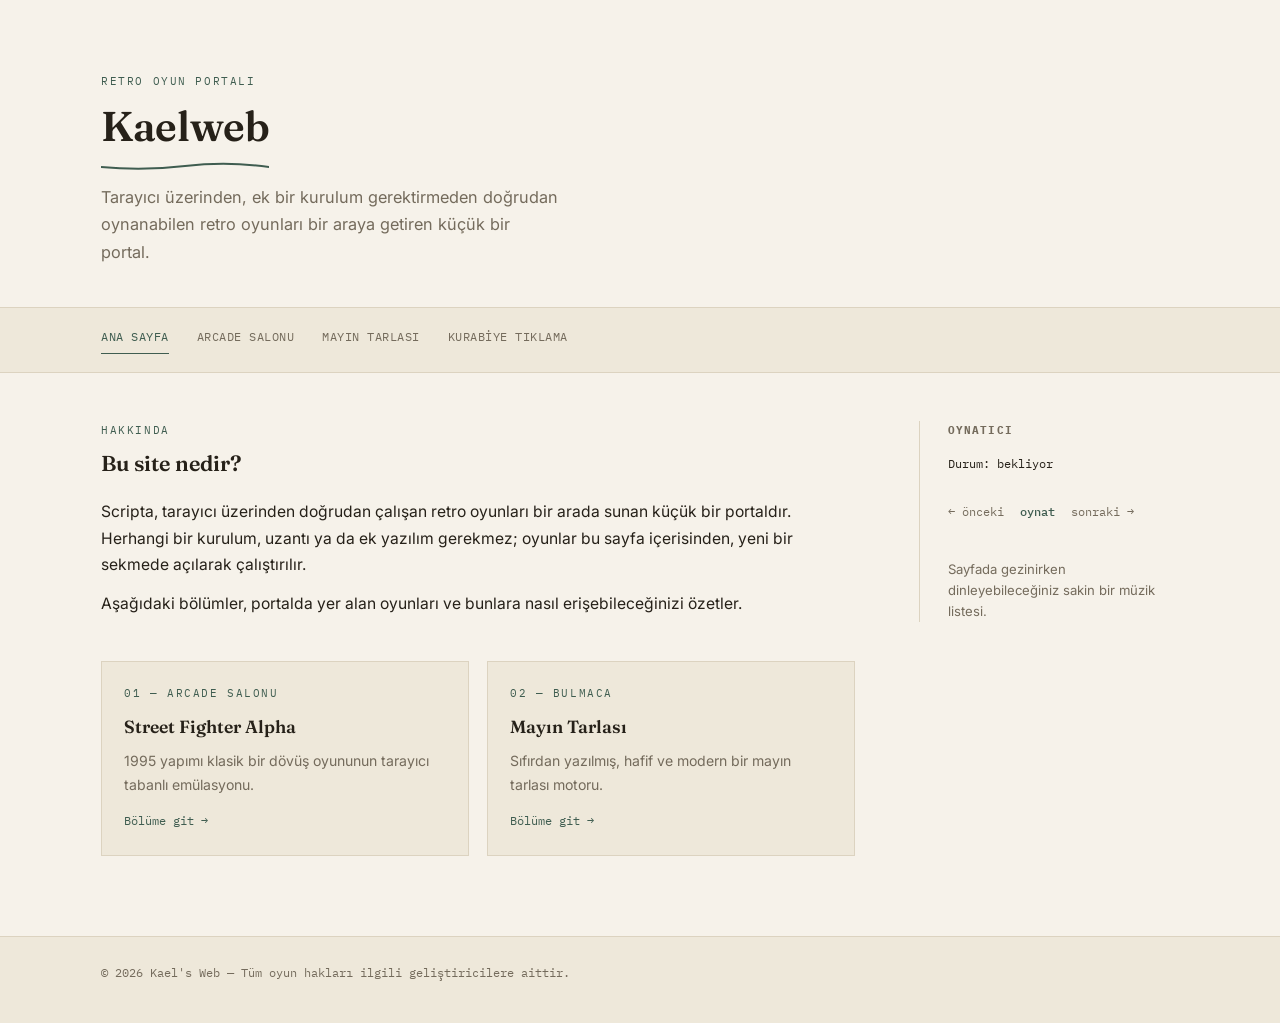
==== index.html @ 3b84869f "Update index.html" ====
<!DOCTYPE html>
<html lang="tr">

<head>
    <meta charset="UTF-8">
    <meta name="viewport" content="width=device-width, initial-scale=1.0">
    <title>Scripta — Retro Oyun Portalı</title>
    <link rel="preconnect" href="https://fonts.googleapis.com">
    <link rel="preconnect" href="https://fonts.gstatic.com" crossorigin>
    <link href="https://fonts.googleapis.com/css2?family=Fraunces:ital,opsz,wght@0,9..144,400;0,9..144,600;1,9..144,400&family=Inter:wght@400;500;600&family=IBM+Plex+Mono:wght@400;500&display=swap" rel="stylesheet">
    <style>
        :root {
            --paper: #F6F2EA;
            --paper-deep: #EEE8DA;
            --ink: #262119;
            --ink-soft: #746B5C;
            --accent: #3F5D50;
            --accent-soft: rgba(63, 93, 80, 0.10);
            --line: #DCD3C0;
        }

        * {
            margin: 0;
            padding: 0;
            box-sizing: border-box;
        }

        body {
            background-color: var(--paper);
            color: var(--ink);
            font-family: 'Inter', sans-serif;
            line-height: 1.7;
            -webkit-font-smoothing: antialiased;
        }

        .eyebrow {
            font-family: 'IBM Plex Mono', monospace;
            font-size: 0.7rem;
            letter-spacing: 0.14em;
            text-transform: uppercase;
            color: var(--accent);
        }

        .wrap {
            max-width: 1180px;
            margin: 0 auto;
            padding: 0 clamp(20px, 4vw, 56px);
        }

        /* ---------- HEADER ---------- */
        .site-head-bar {
            border-bottom: 1px solid var(--line);
            background: var(--paper);
        }

        .site-head-bar .wrap {
            padding-top: 72px;
            padding-bottom: 40px;
        }

        .site-title {
            font-family: 'Fraunces', serif;
            font-weight: 600;
            font-size: 2.6rem;
            letter-spacing: -0.01em;
            position: relative;
            display: inline-block;
        }

        .site-title svg {
            position: absolute;
            left: 0;
            bottom: -10px;
            width: 100%;
            height: 10px;
        }

        .site-title svg path {
            stroke: var(--accent);
            stroke-width: 2;
            fill: none;
            stroke-dasharray: 300;
            stroke-dashoffset: 300;
            animation: draw 1.1s ease-out 0.3s forwards;
        }

        @keyframes draw {
            to { stroke-dashoffset: 0; }
        }

        .site-tagline {
            margin-top: 22px;
            color: var(--ink-soft);
            font-size: 1.02rem;
            max-width: 46ch;
        }

        /* ---------- NAV ---------- */
        .nav-bar {
            border-bottom: 1px solid var(--line);
            background: var(--paper-deep);
        }

        nav.site-nav {
            display: flex;
            flex-wrap: wrap;
            gap: 6px 28px;
            padding: 18px clamp(20px, 4vw, 56px);
        }

        .nav-link {
            font-family: 'IBM Plex Mono', monospace;
            font-size: 0.78rem;
            letter-spacing: 0.04em;
            text-transform: uppercase;
            text-decoration: none;
            color: var(--ink-soft);
            cursor: pointer;
            padding-bottom: 6px;
            border-bottom: 1px solid transparent;
            transition: color 0.2s ease, border-color 0.2s ease;
        }

        .nav-link:hover {
            color: var(--ink);
        }

        .nav-link.active-nav {
            color: var(--accent);
            border-bottom-color: var(--accent);
        }

        /* ---------- LAYOUT ---------- */
        .layout {
            display: grid;
            grid-template-columns: 1fr 260px;
            gap: 64px;
            padding: 48px 0 80px;
            align-items: start;
        }

        main {
            min-width: 0;
        }

        .page-section {
            display: none;
        }

        .page-section.active-section {
            display: block;
            animation: fadeIn 0.35s ease;
        }

        @keyframes fadeIn {
            from { opacity: 0; transform: translateY(4px); }
            to { opacity: 1; transform: translateY(0); }
        }

        .entry {
            margin-bottom: 44px;
        }

        .entry h2 {
            font-family: 'Fraunces', serif;
            font-weight: 600;
            font-size: 1.35rem;
            margin: 6px 0 16px;
        }

        .entry p {
            color: var(--ink);
            font-size: 0.98rem;
        }

        .entry p + p {
            margin-top: 12px;
        }

        .offer-grid {
            display: grid;
            grid-template-columns: 1fr 1fr;
            gap: 18px;
        }

        .offer-card {
            border: 1px solid var(--line);
            background: var(--paper-deep);
            padding: 22px;
        }

        .offer-card h3 {
            font-family: 'Fraunces', serif;
            font-weight: 600;
            font-size: 1.1rem;
            margin: 8px 0 8px;
        }

        .offer-card p {
            font-size: 0.88rem;
            color: var(--ink-soft);
        }

        .text-link,
        .text-link.active-nav {
            display: inline-block;
            margin-top: 14px;
            font-family: 'IBM Plex Mono', monospace;
            font-size: 0.72rem;
            text-transform: none;
            letter-spacing: normal;
            color: var(--accent);
            border-bottom: none;
            padding-bottom: 0;
        }

        .text-link:hover {
            text-decoration: underline;
        }

        @media (max-width: 560px) {
            .offer-grid {
                grid-template-columns: 1fr;
            }
        }

        /* ---------- PREVIEW FRAME ---------- */
        .frame {
            display: inline-block;
            border: 1px solid var(--line);
            padding: 10px;
            background: #fff;
            box-shadow: 0 8px 24px rgba(38, 33, 25, 0.08);
        }

        .frame img {
            display: block;
            max-width: 100%;
            max-height: 320px;
            filter: grayscale(85%) contrast(105%) sepia(6%);
            transition: filter 0.6s ease;
        }

        .frame:hover img {
            filter: grayscale(0%) contrast(100%) sepia(0%);
        }

        /* ---------- SHOWCASE (arcade / minesweeper) ---------- */
        .showcase {
            display: flex;
            gap: 26px;
            align-items: flex-start;
            margin-top: 20px;
            flex-wrap: wrap;
        }

        .showcase-frame {
            flex: 0 0 auto;
        }

        .showcase-frame img {
            width: 220px;
            max-height: none;
            filter: none;
        }

        .mini-preview {
            padding: 14px;
        }

        .showcase-info {
            flex: 1 1 240px;
            min-width: 220px;
        }

        .showcase-info > p {
            font-size: 0.92rem;
        }

        .spec-list {
            margin-top: 16px;
            display: grid;
            gap: 6px;
        }

        .spec-list > div {
            display: flex;
            justify-content: space-between;
            gap: 12px;
            padding: 6px 0;
            border-bottom: 1px solid var(--line);
            font-size: 0.82rem;
        }

        .spec-list dt {
            color: var(--ink-soft);
        }

        .spec-list dd {
            font-family: 'IBM Plex Mono', monospace;
            font-weight: 500;
        }

        .trust-note {
            margin-top: 22px;
            font-size: 0.8rem;
            color: var(--ink-soft);
            padding: 12px 16px;
            border-left: 2px solid var(--accent);
            background: var(--accent-soft);
        }

        /* ---------- BUTTONS ---------- */
        .back-btn {
            display: inline-block;
            font-family: 'IBM Plex Mono', monospace;
            font-size: 0.78rem;
            color: var(--ink-soft);
            text-decoration: none;
            cursor: pointer;
            margin-bottom: 26px;
            transition: color 0.2s ease;
        }

        .back-btn:hover {
            color: var(--accent);
        }

        .launch-btn {
            display: inline-block;
            margin-top: 8px;
            padding: 14px 30px;
            border: 1px solid var(--accent);
            color: var(--accent);
            text-decoration: none;
            font-family: 'Fraunces', serif;
            font-weight: 600;
            font-size: 1rem;
            letter-spacing: 0.01em;
            transition: all 0.25s ease;
        }

        .launch-btn:hover {
            background: var(--accent);
            color: var(--paper);
        }

        /* ---------- ASIDE / STATION ---------- */
        aside {
            border-left: 1px solid var(--line);
            padding-left: 28px;
        }

        aside h3 {
            font-family: 'IBM Plex Mono', monospace;
            font-size: 0.7rem;
            letter-spacing: 0.1em;
            text-transform: uppercase;
            color: var(--ink-soft);
            margin-bottom: 14px;
        }

        #music-box {
            padding-bottom: 8px;
        }

        #now-playing {
            font-family: 'IBM Plex Mono', monospace;
            font-size: 0.72rem;
            color: var(--ink);
            min-height: 32px;
            margin-bottom: 16px;
        }

        .music-controls {
            display: flex;
            gap: 16px;
            align-items: center;
        }

        .music-controls div {
            cursor: pointer;
            font-family: 'IBM Plex Mono', monospace;
            font-size: 0.75rem;
            color: var(--ink-soft);
            user-select: none;
            transition: color 0.2s ease;
        }

        .music-controls #play-btn {
            color: var(--accent);
            font-weight: 500;
        }

        .music-controls div:hover {
            color: var(--ink);
        }

        aside .note {
            margin-top: 28px;
            font-size: 0.82rem;
            color: var(--ink-soft);
            line-height: 1.6;
        }

        /* ---------- FOOTER ---------- */
        .site-footer-bar {
            border-top: 1px solid var(--line);
            background: var(--paper-deep);
            font-family: 'IBM Plex Mono', monospace;
            font-size: 0.72rem;
            color: var(--ink-soft);
        }

        .site-footer-bar .wrap {
            padding: 26px clamp(20px, 4vw, 56px) 40px;
        }

        /* ---------- RESPONSIVE ---------- */
        @media (max-width: 860px) {
            .layout {
                grid-template-columns: 1fr;
                gap: 40px;
            }

            aside {
                border-left: none;
                border-top: 1px solid var(--line);
                padding-left: 0;
                padding-top: 28px;
            }

            .site-title {
                font-size: 2.1rem;
            }

            .site-head-bar .wrap {
                padding-top: 48px;
                padding-bottom: 32px;
            }

            nav.site-nav {
                gap: 6px 20px;
            }

            .showcase-frame img {
                width: 100%;
                max-width: 260px;
            }
        }

        @media (max-width: 480px) {
            .site-title {
                font-size: 1.7rem;
            }

            .site-tagline {
                font-size: 0.92rem;
            }

            .entry h2 {
                font-size: 1.18rem;
            }
        }

        /* accessibility: visible focus */
        a:focus-visible,
        .nav-link:focus-visible,
        .back-btn:focus-visible {
            outline: 2px solid var(--accent);
            outline-offset: 3px;
        }

        @media (prefers-reduced-motion: reduce) {
            * {
                animation: none !important;
                transition: none !important;
            }
        }
    </style>
</head>

<body>

    <header class="site-head-bar">
        <div class="wrap">
            <div class="eyebrow">Retro Oyun Portalı</div>
            <h1 class="site-title">
                Kaelweb
                <svg viewBox="0 0 200 10" preserveAspectRatio="none"><path d="M0,5 Q50,9 100,4 T200,5" /></svg>
            </h1>
            <p class="site-tagline">Tarayıcı üzerinden, ek bir kurulum gerektirmeden doğrudan oynanabilen retro
                oyunları bir araya getiren küçük bir portal.</p>
        </div>
    </header>

    <div class="nav-bar">
        <nav class="site-nav wrap">
            <a class="nav-link active-nav" data-target="home-section">Ana Sayfa</a>
            <a class="nav-link" data-target="arcade-section">Arcade Salonu</a>
            <a class="nav-link" data-target="minesweeper-section">Mayın Tarlası</a>
            <a class="nav-link" data-target="clicker-section">Kurabiye Tıklama</a>
        </nav>
    </div>

    <div class="wrap">
        <div class="layout">
            <main>

                <!-- 1. HOME -->
                <div id="home-section" class="page-section active-section">
                    <div class="entry">
                        <div class="eyebrow">Hakkında</div>
                        <h2>Bu site nedir?</h2>
                        <p>Scripta, tarayıcı üzerinden doğrudan çalışan retro oyunları bir arada sunan küçük bir
                            portaldır. Herhangi bir kurulum, uzantı ya da ek yazılım gerekmez; oyunlar bu sayfa
                            içerisinden, yeni bir sekmede açılarak çalıştırılır.</p>
                        <p>Aşağıdaki bölümler, portalda yer alan oyunları ve bunlara nasıl erişebileceğinizi
                            özetler.</p>
                    </div>

                    <div class="offer-grid">
                        <div class="offer-card">
                            <div class="eyebrow">01 — Arcade Salonu</div>
                            <h3>Street Fighter Alpha</h3>
                            <p>1995 yapımı klasik bir dövüş oyununun tarayıcı tabanlı emülasyonu.</p>
                            <a class="nav-link text-link" data-target="arcade-section">Bölüme git →</a>
                        </div>
                        <div class="offer-card">
                            <div class="eyebrow">02 — Bulmaca</div>
                            <h3>Mayın Tarlası</h3>
                            <p>Sıfırdan yazılmış, hafif ve modern bir mayın tarlası motoru.</p>
                            <a class="nav-link text-link" data-target="minesweeper-section">Bölüme git →</a>
                        </div>
                    </div>
                </div>

                <!-- 2. ARCADE -->
                <div id="arcade-section" class="page-section">
                    <a class="back-btn">← Ana sayfaya dön</a>
                    <div class="entry">
                        <div class="eyebrow">Arcade Salonu</div>
                        <h2>Street Fighter Alpha</h2>

                        <div class="showcase">
                            <div class="frame showcase-frame">
                                <img src="images/splash.jpg" alt="Street Fighter Alpha açılış ekranı">
                            </div>
                            <div class="showcase-info">
                                <p>1995 yılında çıkan klasik dövüş oyununun, orijinal CPS-2 donanımının
                                    JavaScript tabanlı bir emülasyon katmanıyla tarayıcıya taşınmış hâlidir. Ek bir
                                    program kurmadan, doğrudan bu sayfa üzerinden oynanır.</p>
                                <dl class="spec-list">
                                    <div><dt>Tür</dt><dd>Dövüş oyunu (arcade)</dd></div>
                                    <div><dt>Yıl</dt><dd>1995</dd></div>
                                    <div><dt>Oynanış</dt><dd>Tek oyunculu, bilgisayara karşı</dd></div>
                                    <div><dt>Kredi at</dt><dd>CTRL</dd></div>
                                    <div><dt>Başlat</dt><dd>ENTER</dd></div>
                                </dl>
                            </div>
                        </div>

                        <p class="trust-note">Oyun dosyaları bu site içinde barınır ve tamamen tarayıcınızda
                            yerel olarak çalışır; hiçbir veri toplanmaz ya da dışarı gönderilmez. Bağlantı, oyunu
                            yeni bir sekmede açar.</p>

                        <a href="default.htm" target="_blank" class="launch-btn">Oyunu başlat</a>
                    </div>
                </div>

                <!-- 3. MINESWEEPER -->
                <div id="minesweeper-section" class="page-section">
                    <a class="back-btn">← Ana sayfaya dön</a>
                    <div class="entry">
                        <div class="eyebrow">Bulmaca</div>
                        <h2>Mayın Tarlası</h2>

                        <div class="showcase">
                            <div class="frame showcase-frame mini-preview">
                                <svg viewBox="0 0 120 120" width="120" height="120">
                                    <rect width="120" height="120" fill="#EFEBE1"/>
                                    <g stroke="#DCD3C0" stroke-width="1">
                                        <line x1="30" y1="0" x2="30" y2="120"/><line x1="60" y1="0" x2="60" y2="120"/><line x1="90" y1="0" x2="90" y2="120"/>
                                        <line x1="0" y1="30" x2="120" y2="30"/><line x1="0" y1="60" x2="120" y2="60"/><line x1="0" y1="90" x2="120" y2="90"/>
                                    </g>
                                    <rect x="0" y="0" width="30" height="30" fill="#E4DECE"/>
                                    <rect x="60" y="0" width="30" height="30" fill="#E4DECE"/>
                                    <rect x="30" y="30" width="30" height="30" fill="#E4DECE"/>
                                    <rect x="90" y="60" width="30" height="30" fill="#E4DECE"/>
                                    <rect x="0" y="90" width="30" height="30" fill="#E4DECE"/>
                                    <text x="15" y="21" text-anchor="middle" font-family="IBM Plex Mono" font-size="13" fill="#3F5D50">1</text>
                                    <text x="75" y="21" text-anchor="middle" font-family="IBM Plex Mono" font-size="13" fill="#8B7355">2</text>
                                    <text x="45" y="51" text-anchor="middle" font-family="IBM Plex Mono" font-size="13" fill="#3F5D50">1</text>
                                    <path d="M105 68 l3 3 l4 -4" stroke="#3F5D50" stroke-width="2" fill="none"/>
                                    <circle cx="15" cy="105" r="5" fill="#262119"/>
                                </svg>
                            </div>
                            <div class="showcase-info">
                                <p>Sıfırdan yazılmış, hafif bir mayın tarlası motoru. Komşu hücre hesaplamaları
                                    2 boyutlu matris mantığıyla, boş alanların otomatik açılması ise flood-fill
                                    algoritmasıyla yapılır.</p>
                                <dl class="spec-list">
                                    <div><dt>Tür</dt><dd>Bulmaca</dd></div>
                                    <div><dt>Motor</dt><dd>Özgün, bağımlılıksız JavaScript</dd></div>
                                    <div><dt>Hücre aç</dt><dd>Sol tık</dd></div>
                                    <div><dt>Bayrak koy</dt><dd>Sağ tık</dd></div>
                                </dl>
                            </div>
                        </div>

                        <p class="trust-note">Oyun bu site içinde barınır ve tamamen tarayıcınızda çalışır; hiçbir
                            veri toplanmaz. Bağlantı, oyunu yeni bir sekmede açar.</p>

                        <a href="minesweeper_js/index.html" target="_blank" class="launch-btn">Oyunu başlat</a>
                    </div>
                </div>
                 <!-- 3. Clıcker -->
                <div id="arcade-section" class="page-section">
                    <a class="back-btn">← Ana sayfaya dön</a>
                    <div class="entry">
                        <div class="eyebrow">Kurabiye Tıklayıcı</div>
                        <h2>Cookie Clicker</h2>

                        <div class="showcase">
                            <div class="frame showcase-frame">
                                <img src="cookieclicker/img/icon.ico" alt="Cookie clicker ikon">
                            </div>
                            <div class="showcase-info">
                                <p>1995 yılında çıkan klasik dövüş oyununun, orijinal CPS-2 donanımının
                                    JavaScript tabanlı bir emülasyon katmanıyla tarayıcıya taşınmış hâlidir. Ek bir
                                    program kurmadan, doğrudan bu sayfa üzerinden oynanır.</p>
                                <dl class="spec-list">
                                    <div><dt>Tür</dt><dd>Tıklama</dd></div>
                                    <div><dt>Yıl</dt><dd>2013</dd></div>
                                    <div><dt>Oynanış</dt><dd>Tek oyunculu, bilgisayara karşı</dd></div>
                                    
                                </dl>
                            </div>
                        </div>

                        <p class="trust-note">Oyun dosyaları bu site içinde barınır ve tamamen tarayıcınızda
                            yerel olarak çalışır; hiçbir veri toplanmaz ya da dışarı gönderilmez. Bağlantı, oyunu
                            yeni bir sekmede açar.</p>

                        <a href="default.htm" target="_blank" class="launch-btn">Oyunu başlat</a>
                    </div>
                </div>


            </main>

            <aside>
                <h3>Oynatıcı</h3>
                <div id="music-box">
                    <p id="now-playing">Durum: bekliyor</p>
                    <div class="music-controls">
                        <div id="prev-btn">← önceki</div>
                        <div id="play-btn">oynat</div>
                        <div id="next-btn">sonraki →</div>
                    </div>
                </div>
                <p class="note">Sayfada gezinirken dinleyebileceğiniz sakin bir müzik listesi.</p>
            </aside>
        </div>
    </div>

    <footer class="site-footer-bar">
        <div class="wrap">
            © 2026 Kael's Web — Tüm oyun hakları ilgili geliştiricilere aittir.
        </div>
    </footer>

    <script>
        /* === SEKME (TAB) YÖNETİMİ === */
        const navLinks = document.querySelectorAll('.nav-link');
        const sections = document.querySelectorAll('.page-section');

        function switchSection(targetSectionId) {
            sections.forEach(section => {
                if (section.id === targetSectionId) {
                    section.classList.add('active-section');
                } else {
                    section.classList.remove('active-section');
                }
            });
        }

        navLinks.forEach(link => {
            link.addEventListener('click', () => {
                navLinks.forEach(l => l.classList.remove('active-nav'));
                link.classList.add('active-nav');
                const targetSectionId = link.getAttribute('data-target');
                switchSection(targetSectionId);
            });
        });

        /* === GERİ DÖN BUTONLARI === */
        const backToHomeButtons = document.querySelectorAll('.back-btn');
        backToHomeButtons.forEach(btn => {
            btn.addEventListener('click', () => {
                navLinks.forEach(l => l.classList.remove('active-nav'));
                const homeLink = document.querySelector('.nav-link[data-target="home-section"]');
                if (homeLink) homeLink.classList.add('active-nav');
                switchSection('home-section');
            });
        });

        /* === MÜZİK KUTUSU === */
        const playlist = [
            { title: "Midnight Rain", url: "https://www.soundhelix.com/examples/mp3/SoundHelix-Song-15.mp3" },
            { title: "Dream Log 01", url: "https://www.soundhelix.com/examples/mp3/SoundHelix-Song-8.mp3" },
            { title: "Quiet Hours", url: "https://www.soundhelix.com/examples/mp3/SoundHelix-Song-1.mp3" },
            { title: "Static Shore", url: "https://www.soundhelix.com/examples/mp3/SoundHelix-Song-2.mp3" },
            { title: "Neon Dusk", url: "https://www.soundhelix.com/examples/mp3/SoundHelix-Song-10.mp3" },
            { title: "Analog Dreams", url: "https://www.soundhelix.com/examples/mp3/SoundHelix-Song-4.mp3" }
        ];

        let currentTrack = 0;
        const audio = new Audio(playlist[currentTrack].url);
        audio.volume = 0.2;

        const playBtn = document.getElementById('play-btn');
        const nextBtn = document.getElementById('next-btn');
        const prevBtn = document.getElementById('prev-btn');
        const nowPlaying = document.getElementById('now-playing');

        function updateTrack() {
            audio.src = playlist[currentTrack].url;
            nowPlaying.innerText = "Çalıyor: " + playlist[currentTrack].title;
            if (!audio.paused) {
                audio.play().catch(err => console.log("Müzik başlatılamadı: ", err));
            }
        }

        audio.onended = () => {
            currentTrack = (currentTrack + 1) % playlist.length;
            updateTrack();
            audio.play();
        };

        playBtn.addEventListener('click', () => {
            if (audio.paused) {
                audio.play().catch(err => console.log("Oynatma engellendi: ", err));
                playBtn.innerText = "durdur";
                nowPlaying.innerText = "Çalıyor: " + playlist[currentTrack].title;
            } else {
                audio.pause();
                playBtn.innerText = "oynat";
                nowPlaying.innerText = "Durum: duraklatıldı";
            }
        });

        nextBtn.addEventListener('click', () => {
            currentTrack = (currentTrack + 1) % playlist.length;
            updateTrack();
        });

        prevBtn.addEventListener('click', () => {
            currentTrack = (currentTrack - 1 + playlist.length) % playlist.length;
            updateTrack();
        });
    </script>
</body>

</html>
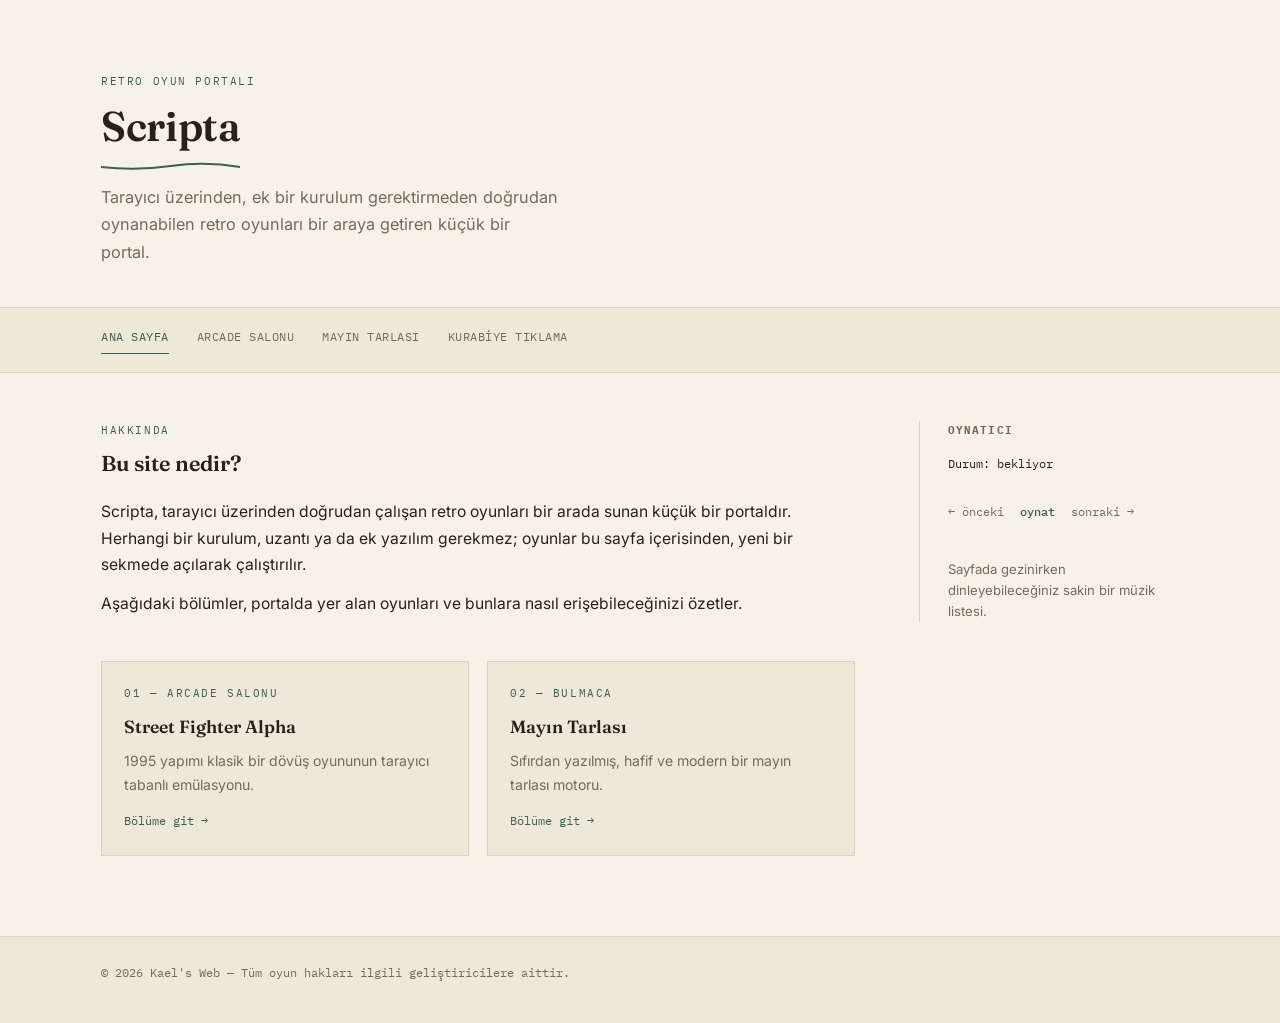
==== commit fe24f096: "Update index.html" ====
--- a/index.html
+++ b/index.html
@@ -487,7 +487,7 @@
         <div class="wrap">
             <div class="eyebrow">Retro Oyun Portalı</div>
             <h1 class="site-title">
-                Kaelweb
+                Scripta
                 <svg viewBox="0 0 200 10" preserveAspectRatio="none"><path d="M0,5 Q50,9 100,4 T200,5" /></svg>
             </h1>
             <p class="site-tagline">Tarayıcı üzerinden, ek bir kurulum gerektirmeden doğrudan oynanabilen retro
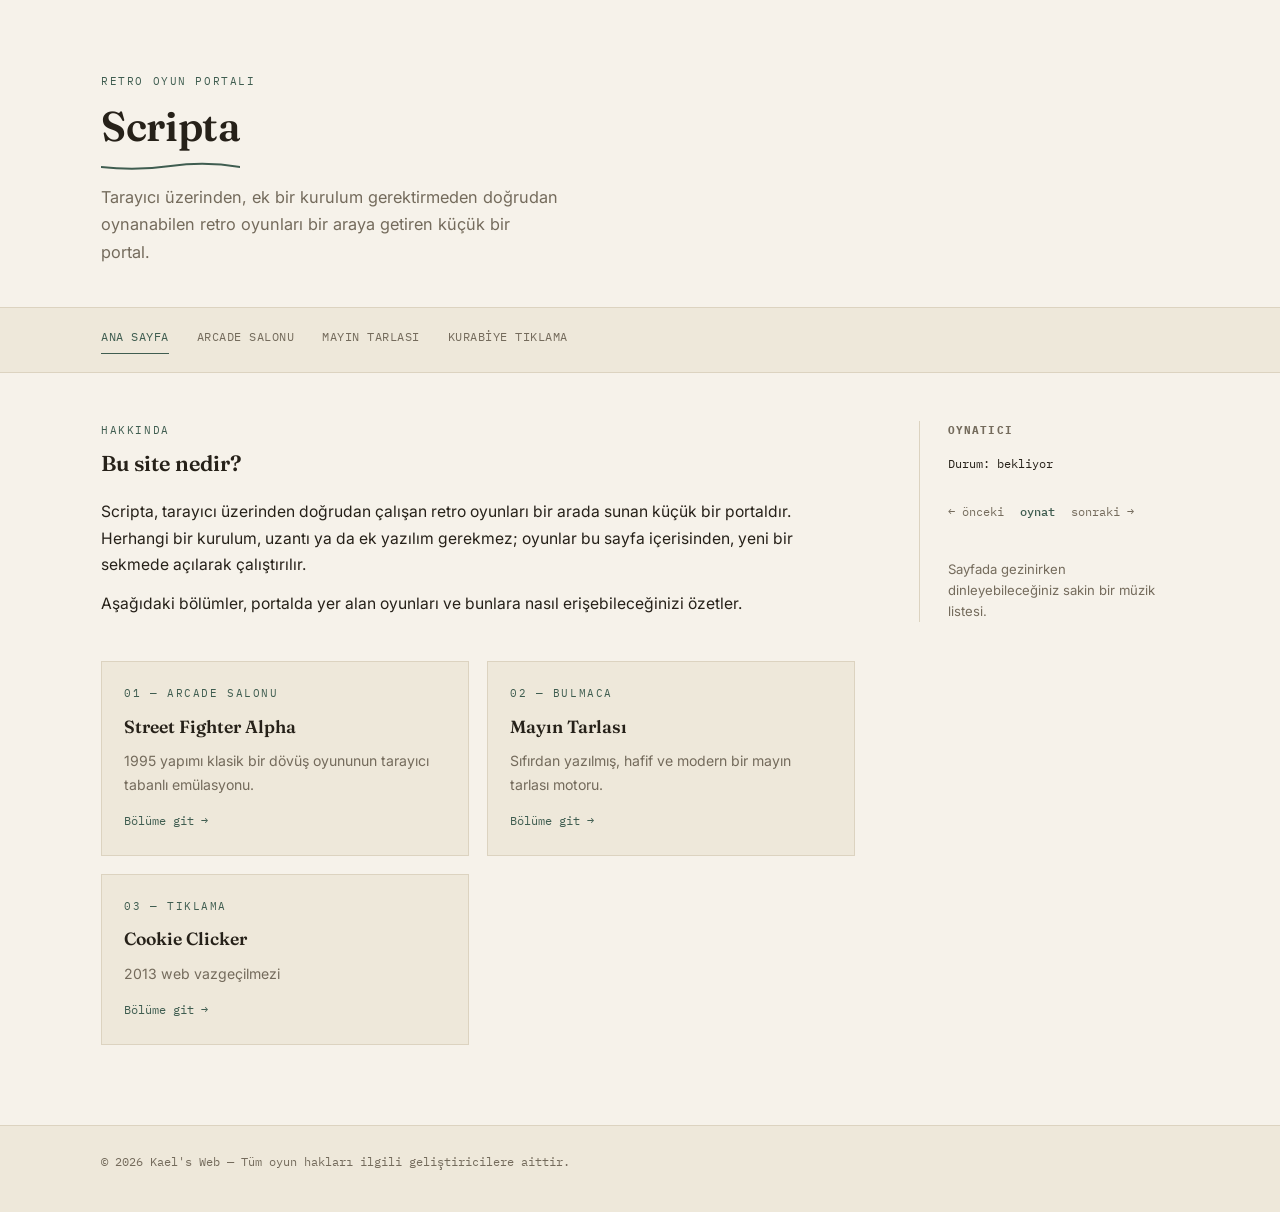
==== commit 3d1de295: "Update index.html" ====
--- a/index.html
+++ b/index.html
@@ -531,6 +531,12 @@
                             <div class="eyebrow">02 — Bulmaca</div>
                             <h3>Mayın Tarlası</h3>
                             <p>Sıfırdan yazılmış, hafif ve modern bir mayın tarlası motoru.</p>
+                            <a class="nav-link text-link" data-target="minesweeper-section">Bölüme git →</a>
+                        </div>
+                         <div class="offer-card">
+                            <div class="eyebrow">03 — Tıklama</div>
+                            <h3>Cookie Clicker</h3>
+                            <p>2013 web vazgeçilmezi</p>
                             <a class="nav-link text-link" data-target="minesweeper-section">Bölüme git →</a>
                         </div>
                     </div>
@@ -616,7 +622,7 @@
                     </div>
                 </div>
                  <!-- 3. Clıcker -->
-                <div id="arcade-section" class="page-section">
+                <div id="clicker-section" class="page-section">
                     <a class="back-btn">← Ana sayfaya dön</a>
                     <div class="entry">
                         <div class="eyebrow">Kurabiye Tıklayıcı</div>
@@ -643,7 +649,7 @@
                             yerel olarak çalışır; hiçbir veri toplanmaz ya da dışarı gönderilmez. Bağlantı, oyunu
                             yeni bir sekmede açar.</p>
 
-                        <a href="default.htm" target="_blank" class="launch-btn">Oyunu başlat</a>
+                        <a href="cookieclicker" target="_blank" class="launch-btn">Oyunu başlat</a>
                     </div>
                 </div>
 
